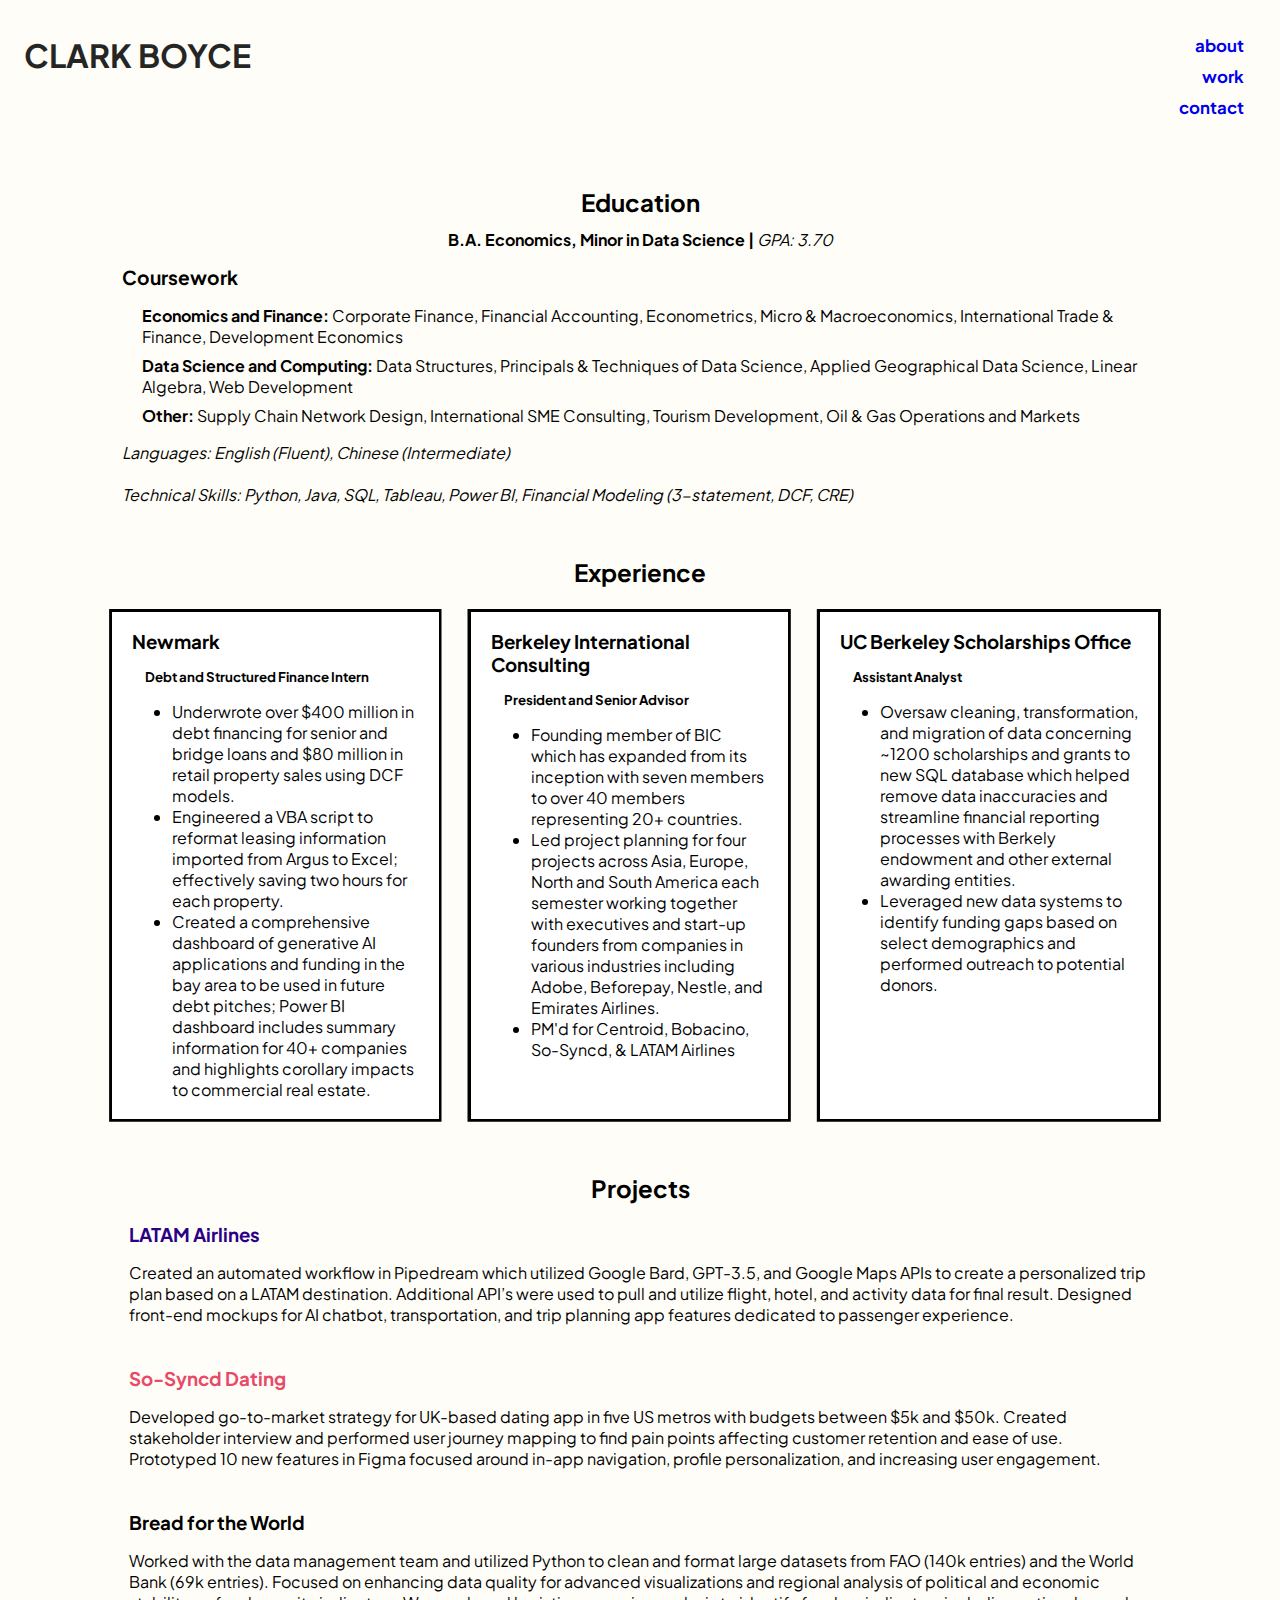
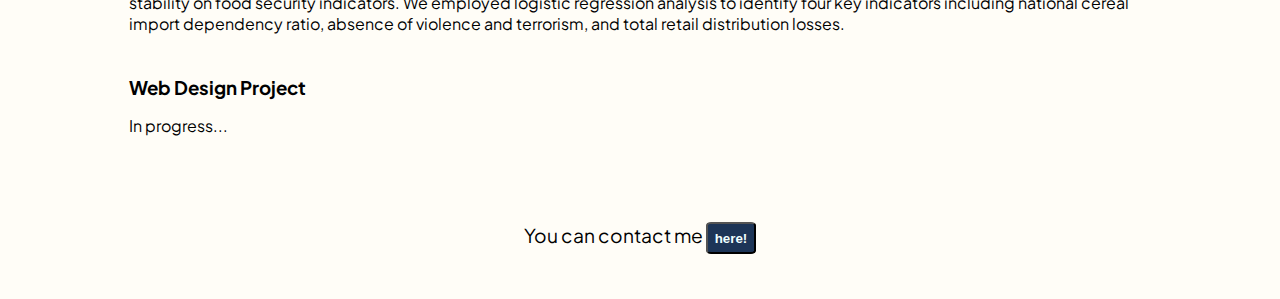
==== index.html @ eb15a3a6 "no change" ====
<!DOCTYPE html>
<html lang="en">
<head>
    <meta charset="UTF-8">
    <meta http-equiv="X-UA-Compatible" content="IE=edge">
    <meta name="viewport" content="width=device-width, initial-scale=1.0">
    <link rel="stylesheet" href="./styles1.css">
    <title>clarkboyce</title>
</head>
<body>
        
    <div class="pagetop">
    <h1>CLARK BOYCE</h1>
        <div class="pages">
            <h4><a href="index.html">about</a></h4>
            <h4><a href="work.html">work</a></h4>
            <h4><a href="contact.html">contact</a></h4>
        </div>
    </div>
        
        <div class="section-wrapper" style="padding: 2% 9%" id="education">
            <h2 href="#">Education</h2>
            <br>
            <b>B.A. Economics, Minor in Data Science  |</b>
            <i>GPA: 3.70</i>
            <br>
            <div style="text-align: left; margin-top: 1.5%;">
                <b style="font-size: larger;">Coursework</b> 
                <div style="margin-top: 10px; margin-left: 2%;">
                <p>
                    <b>Economics and Finance:</b> Corporate Finance, Financial Accounting, Econometrics, Micro & Macroeconomics, International Trade & Finance, Development Economics
                    <span class="brsmall"></span>
                    <b>Data Science and Computing:</b> Data Structures,  Principals & Techniques of Data Science, Applied Geographical Data Science, Linear Algebra, Web Development
                    <span class="brsmall"></span>
                    <b>Other:</b> Supply Chain Network Design, International SME Consulting, Tourism Development, Oil & Gas Operations and Markets 
                </p>
                </div>
                <i>Languages: English (Fluent), Chinese (Intermediate)</i>
                <br><br>
                <i>Technical Skills: Python, Java, SQL, Tableau, Power BI, Financial Modeling (3-statement, DCF, CRE)</i>
            </div>
        </div>

        <div class="section-wrapper" id="experience">
            <h2 href="#">Experience</h2>
            <div class="experience-wrapper">
                <div class="experience-list-item">
                    <h3 class="ex-list-h3">Newmark</h3>
                    <h5>Debt and Structured Finance Intern</h5>
                    <ul>
                        <li>Underwrote over $400 million in debt financing for senior and bridge loans and $80 million in retail property sales using DCF models.</li>
                        <li>Engineered a VBA script to reformat leasing information imported from Argus to Excel; effectively saving two hours for each property.</li>
                        <li>Created a comprehensive dashboard of generative AI applications and funding in the bay area to be used in future debt pitches; Power BI dashboard includes summary information for 40+ companies and highlights corollary impacts to commercial real estate.</li><!-- Question 3b. Fill this in with some bulletpoints on things you did. -->
                    </ul>
                </div>
                <div class="experience-list-item">
                    <h3 class="ex-list-h3">Berkeley International Consulting</h3>
                    <h5>President and Senior Advisor</h5>
                    <ul>
                        <li>Founding member of BIC which has expanded from its inception with seven members to over 40 members representing 20+ countries.</li>
                        <li>Led project planning for four projects across Asia, Europe, North and South America each semester working together with executives and start-up founders from companies in various industries including Adobe, Beforepay, Nestle, and Emirates Airlines.</li>
                        <li>PM'd for Centroid, Bobacino, So-Syncd, & LATAM Airlines</li>
                    </ul>
                </div>
                <div class="experience-list-item">
                    <h3 class="ex-list-h3">UC Berkeley Scholarships Office</h3>
                    <h5>Assistant Analyst</h5>
                    <ul>
                        <li>Oversaw cleaning, transformation, and migration of data concerning ~1200 scholarships and grants to new SQL database which helped remove data inaccuracies and streamline financial reporting processes with Berkely endowment and other external awarding entities.</li>
                        <li>Leveraged new data systems to identify funding gaps based on select demographics and performed outreach to potential donors.</li>
                    </li>
                    </ul>
                </div>
            </div> 
        </div>
        

        <div class="section-wrapper" id="projects">
            <h2 href="#" style="padding-top: 1%; margin-bottom: 0.3em;">Projects</h2>
            <div class="project-wrapper">
                <div class="project-list-item">
                    <h3 id="latam">LATAM Airlines</h3>
                    <p>Created an automated workflow in Pipedream which utilized Google Bard, GPT-3.5, and Google Maps APIs to create a personalized trip plan based on a LATAM destination. Additional API’s were used to pull and utilize flight, hotel, and activity data for final result. Designed front-end mockups for AI chatbot, transportation, and trip planning app features dedicated to passenger experience.</p>
                </div>
                <div class="project-list-item">
                    <h3 id="sosyncd">So-Syncd Dating</h3>
                    <!--Also can add the logos for each of them and link the companies websites-->
                    <p>Developed go-to-market strategy for UK-based dating app in five US metros with budgets between $5k and $50k. Created stakeholder interview and performed user journey mapping to find pain points affecting customer retention and ease of use. Prototyped 10 new features in Figma focused around in-app navigation, profile personalization, and increasing user engagement.</p>
                </div>
               <div class="project-list-item">
                    <h3 id="bftw">Bread for the World</h3>
                    <p> Worked with the data management team and utilized Python to clean and format large datasets from FAO (140k entries) and the World Bank (69k entries). Focused on enhancing data quality for advanced visualizations and regional analysis of political and economic stability on food security indicators. We employed logistic regression analysis to identify four key indicators including national cereal import dependency ratio, absence of violence and terrorism, and total retail distribution losses.</p>
                </div>
                <div class="project-list-item">
                    <h3>Web Design Project</h3>
                    <p>In progress...</p>
                </div>
            </div>
        </div>

        <div class="section-wrapper" id="contact">
            <br>
                <p style="font-size: larger;">You can contact me <button><a style="color: azure;" href="https://www.linkedin.com/in/clark-boyce-93318b1bb?lipi=urn%3Ali%3Apage%3Ad_flagship3_profile_view_base_contact_details%3B2W2G4SfFRgmohAG1A6Oz2Q%3D%3D"><b>here!</b></a></button></p>
                <link rel="stylesheet" href="https://use.fontawesome.com/releases/v5.6.3/css/all.css" integrity="sha384-UHRtZLI+pbxtHCWp1t77Bi1L4ZtiqrqD80Kn4Z8NTSRyMA2Fd33n5dQ8lWUE00s/" crossorigin="anonymous">

        </div>
</body>
</html>
---- styles1.css ----
@font-face {
    font-family: Plus Jakarta Sans;
    src: url(./Assets/PlusJakartaSans-VariableFont_wght.ttf);
}

body {
    margin-bottom: 0;
    max-width: 100%;
    font-family: Plus Jakarta Sans;
    text-align: center;
    color: black;
    background-color: #fffdf7;
}

.pagetop{
    display: flex;
    justify-content: space-between;
    flex-direction: row;
    padding-top: 1em;
    margin-right: 1em;
    margin-left: 1em;
}

.pages {
    color: #000000;
    display: flex;
    flex-direction: column;
    text-align: right;
    align-self: right;
    padding: 1%;
    padding-top: 0.5%;
}

h4{
    color: #000000;
    font-size: 105%;
    margin-block: 0.3em;
}

h1 {
    transition: ease-in-out 0.5s;
    text-align: left;
    opacity: 85%;
    margin-top: 0.33em;
}

h1:hover {
    font-size: 250%;
    opacity: 100%;  
  }

.brsmall {
    display: block;
    margin-bottom: 0.5em;
}


#education {
    text-align: center;
}

h2 {
    margin-top: 5px;
    margin-bottom: 0.5em;
    position: relative; 
    text-decoration: none;
    padding-top: 2%;
    display: inline-block;
}

h2::before {
    content: "";
    width: 100%; 
    position: absolute; 
    bottom: -5px;
    height: 4px;
    border-radius: 4px;
    background-color: #18272F;
    transform: scaleX(0);
    transform-origin: right;
    transition: transform .5s ease-in-out;
}
      
h2:hover::before {
    transform: scaleX(1);
    transform-origin: left;
}


.section-wrapper {
    background-color: #fffdf7;
    scroll-padding: 20px;
    padding: 2% 8%;
    padding-top: 0px;
}


/* Experience Section */
.experience-wrapper {
    display: flex; 
    gap: 1em; 
    flex-direction: column;
    width: auto;
    flex-basis: 0;
    justify-content: space-evenly;
}

@media (min-width: 1000px) {
    .experience-wrapper {
        flex-direction: row;
    }
}


.experience-list-item {
    text-align: left;
    padding: 3px 20px;
    margin-bottom: 10px;
    /* Side note: the transition attribute makes effects look smoother! 
    This means the hover effect will slowly kick in for 0.2s. */
}

.experience-list-item {
    --c: #000000; 
    --b: .2em;    
    --d: 10px;  
    cursor: pointer;
    
    --_s: calc(var(--d) + var(--b));
    
    color: var(--c);
    border: solid #000000;
    border-width: var(--b) var(--b) var(--_s) var(--_s);
    background:
      conic-gradient(at left var(--d)  bottom var(--d),
        white 90deg, rgb(255 255 255 /0.3) 0 225deg,rgb(255 255 255 /0.6) 0) border-box,
      conic-gradient(at left var(--_s) bottom var(--_s),
        white 90deg, var(--c) 0) 0 100%/calc(100% - var(--b)) calc(100% - var(--b))  border-box;
    transform: translate(calc(var(--d)/-1),var(--d));
    clip-path: 
      polygon(
       var(--d) 0%, 
       var(--d) 0%, 
       100% 0%, 
       100% calc(100% - var(--d)),
       100% calc(100% - var(--d)),
       var(--d) calc(100% - var(--d))
      );
    transition: 0.5s;
  }
  .experience-list-item:hover {
    transform: translate(0,0);
    clip-path: 
      polygon(
       0% var(--d), 
       var(--d) 0%, 
       100% 0%, 
       100% calc(100% - var(--d)), 
       calc(100% - var(--d)) 100%, 
       0% 100%
     );
  }

  .ex-list-h3 {
    margin-block: 0.8em;
  }

  h5 {
    margin: 1em;
  }



/* Projects Section */
.project-wrapper {
    display: flex;
    gap: 0.5em;
    flex-direction: column;
    justify-content: space-evenly;
}
.project-list-item {
    text-align: left;
    padding: 5px 20px;
    transition: ease-in-out 0.4s;
}

/* Hover effect on project-list-item */
.project-list-item:hover {
    border-color: var(--highlight); /* Example hover effect */
}

.project-list-item h3 {
    box-shadow: inset 0 0 0 0 var(--main);
    color: var(--highlight);
    padding: 0 .25rem;
    margin: 0.5rem -.25rem;
    transition: color .3s ease-in-out, box-shadow .3s ease-in-out;
  }

/* Applying hover effects to h3 titles based on parent hover state */
.project-list-item:hover h3 {
    color: var(--main);
    --s: ;
    box-shadow: inset var(--size) 0 0 0 var(--highlight);
}

#latam {
    --main: #ee1750; 
    --highlight: #2A0087;
    --size: 9rem;
}

#sosyncd {
    --main: #f2f2f2;
    --highlight: #E84A69;
    --size: 10.6rem;
}

#bftw {
    --main: white;
    --highlight: black;
    --size: 12rem;
}


/* Contact Section */
button{
    background-color: #1d3557;
    padding: 0.5em;
    border-radius: 10%;
}

button:hover {
    box-shadow: 0 12px 16px 0 rgba(0,0,0,0.24), 0 17px 50px 0 rgba(0,0,0,0.19);
}

a {
    text-decoration: none;
}
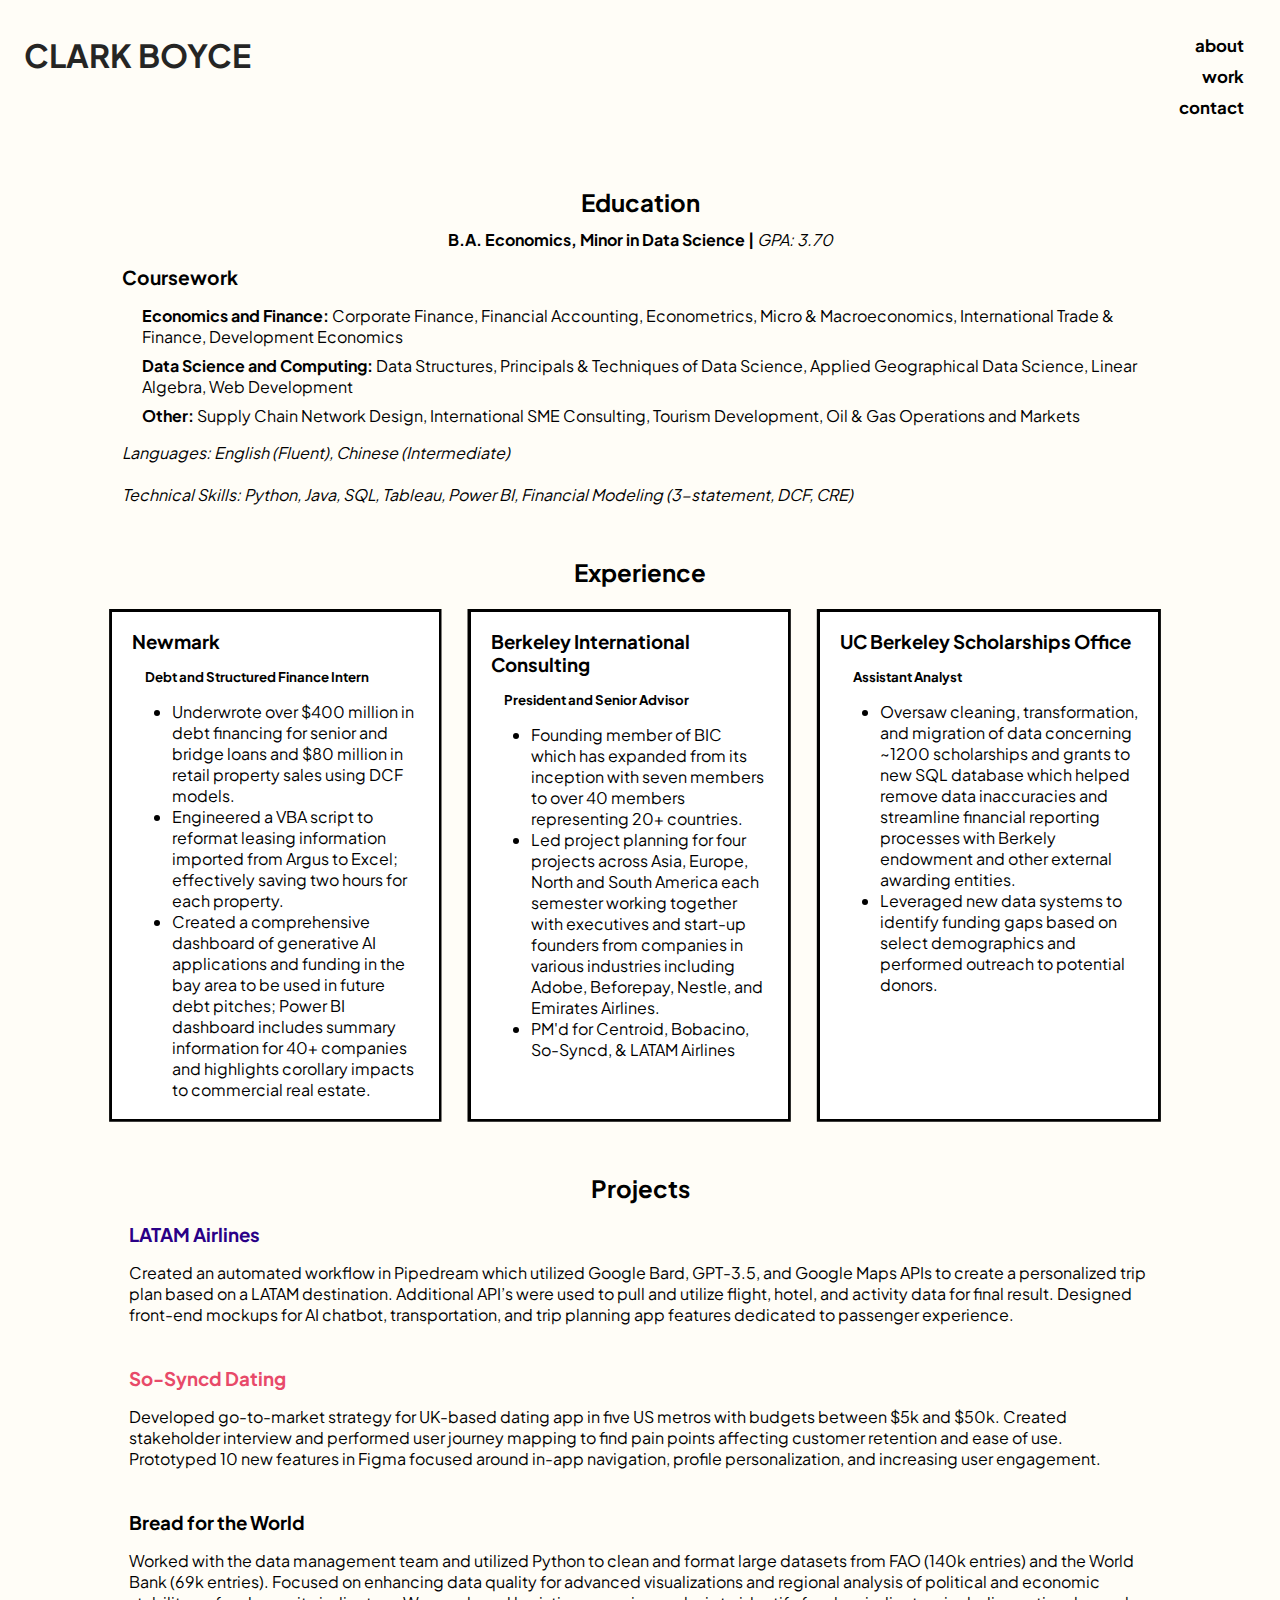
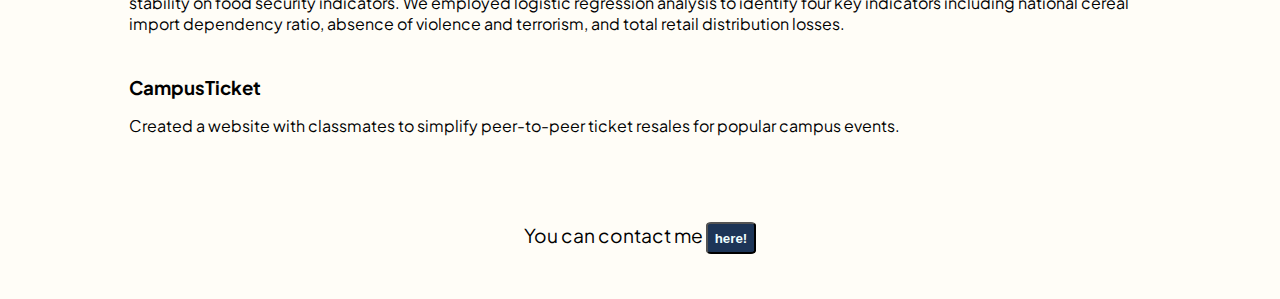
==== commit 2c07b83e: "added campus ticket" ====
--- a/index.html
+++ b/index.html
@@ -12,9 +12,9 @@
     <div class="pagetop">
     <h1>CLARK BOYCE</h1>
         <div class="pages">
-            <h4><a href="index.html">about</a></h4>
-            <h4><a href="work.html">work</a></h4>
-            <h4><a href="contact.html">contact</a></h4>
+            <h4><a style="color: black" href="index.html">about</a></h4>
+            <h4><a style="color: black" href="work.html">work</a></h4>
+            <h4><a style="color: black" href="contact.html">contact</a></h4>
         </div>
     </div>
         
@@ -89,11 +89,11 @@
                 </div>
                <div class="project-list-item">
                     <h3 id="bftw">Bread for the World</h3>
-                    <p> Worked with the data management team and utilized Python to clean and format large datasets from FAO (140k entries) and the World Bank (69k entries). Focused on enhancing data quality for advanced visualizations and regional analysis of political and economic stability on food security indicators. We employed logistic regression analysis to identify four key indicators including national cereal import dependency ratio, absence of violence and terrorism, and total retail distribution losses.</p>
+                    <p>Worked with the data management team and utilized Python to clean and format large datasets from FAO (140k entries) and the World Bank (69k entries). Focused on enhancing data quality for advanced visualizations and regional analysis of political and economic stability on food security indicators. We employed logistic regression analysis to identify four key indicators including national cereal import dependency ratio, absence of violence and terrorism, and total retail distribution losses.</p>
                 </div>
                 <div class="project-list-item">
-                    <h3>Web Design Project</h3>
-                    <p>In progress...</p>
+                    <h3 id="campusticket">CampusTicket</h3>
+                    <p>Created a website with classmates to simplify peer-to-peer ticket resales for popular campus events.</p>
                 </div>
             </div>
         </div>
--- a/styles1.css
+++ b/styles1.css
@@ -223,9 +223,16 @@
     --size: 12rem;
 }
 
+#campusticket {
+    --main: black;
+    --highlight: linear-gradient(to right, #007ae9, #008AE8, #00ABCF, #00CFB2);
+    --size: 10rem;
+}
+
 
 /* Contact Section */
 button{
+    padding-left: 2px;
     background-color: #1d3557;
     padding: 0.5em;
     border-radius: 10%;
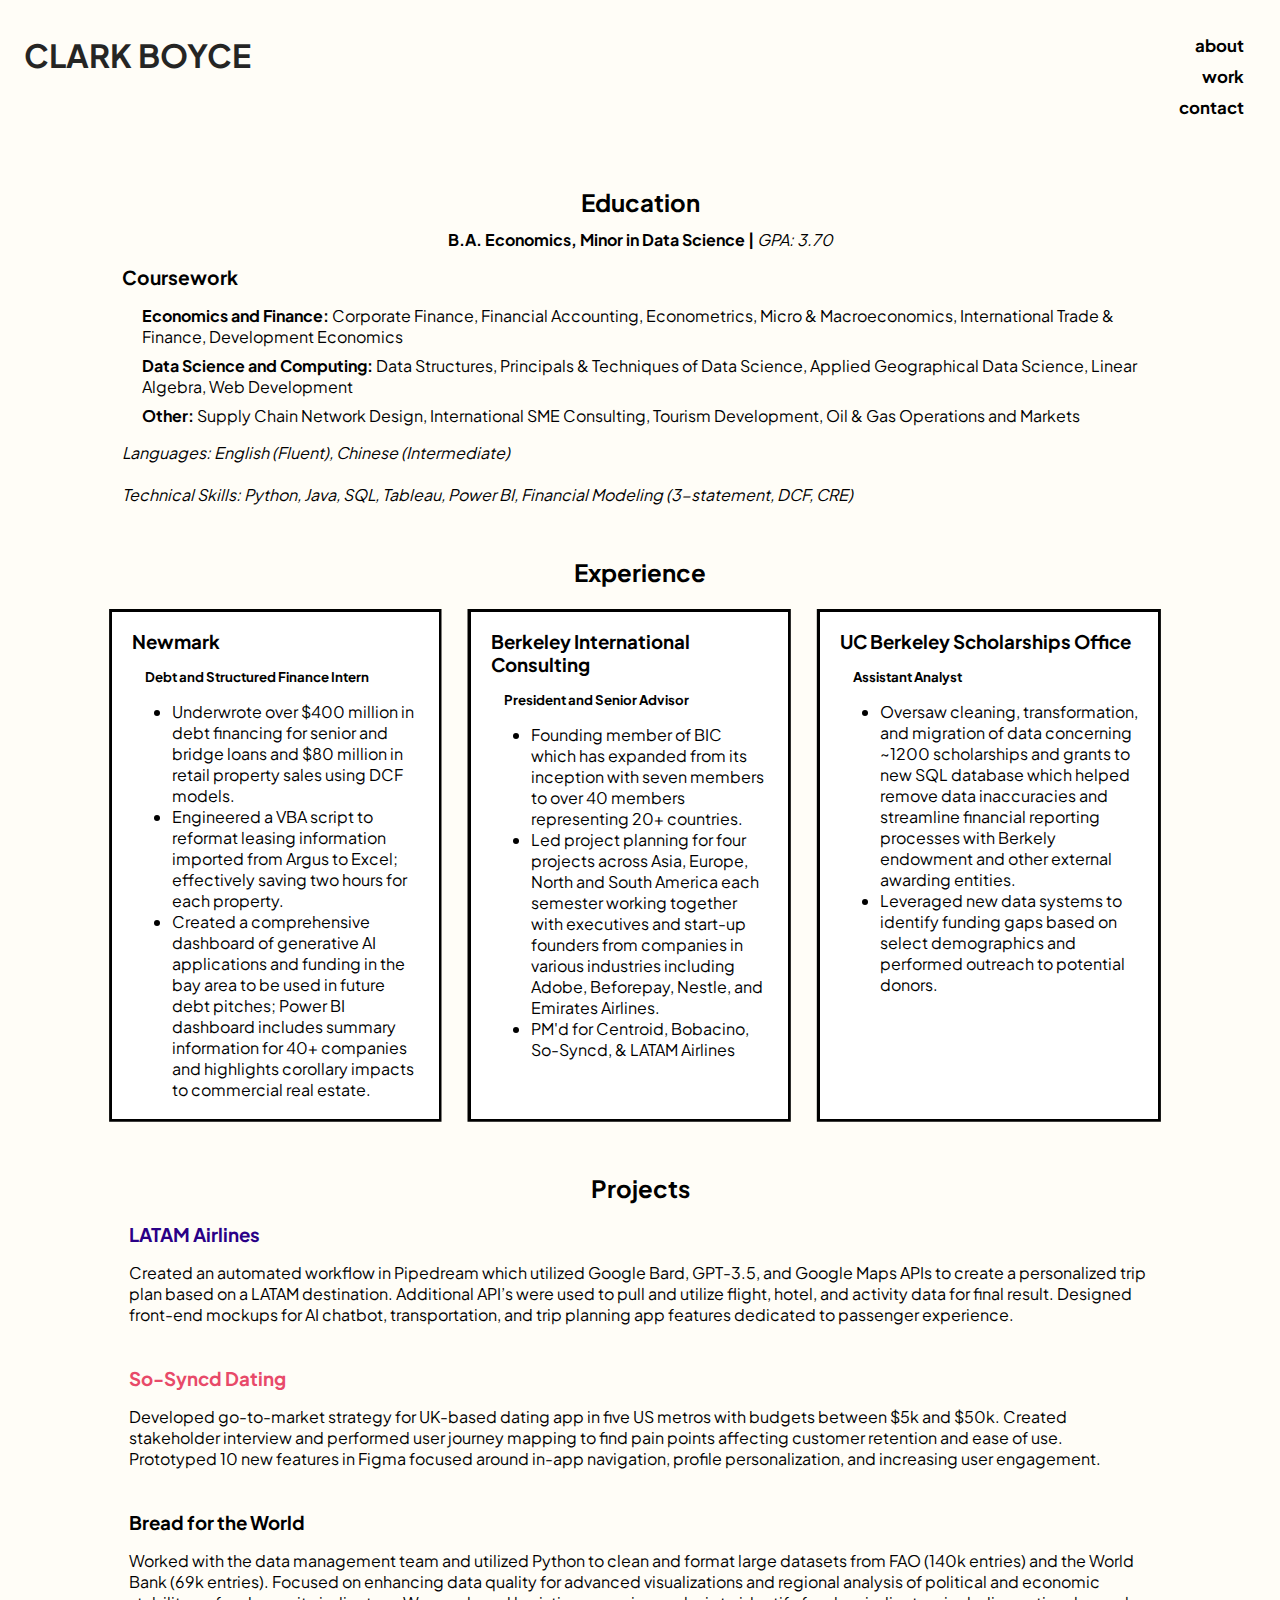
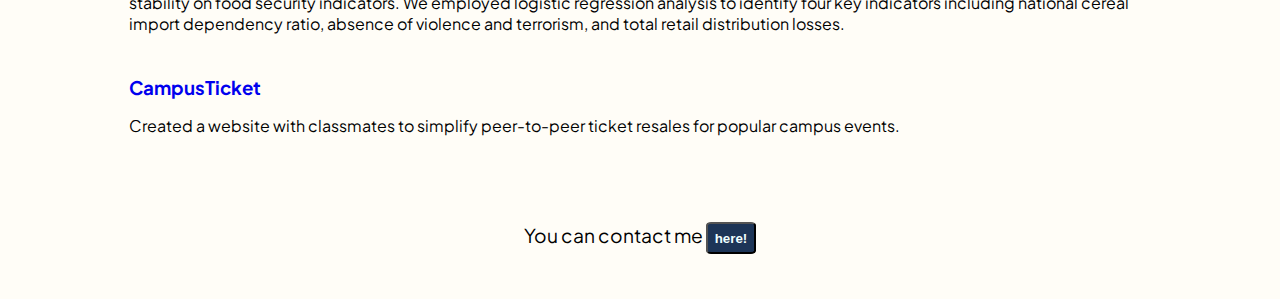
==== commit 7976f3c7: "added campus ticket 1" ====
--- a/index.html
+++ b/index.html
@@ -92,7 +92,7 @@
                     <p>Worked with the data management team and utilized Python to clean and format large datasets from FAO (140k entries) and the World Bank (69k entries). Focused on enhancing data quality for advanced visualizations and regional analysis of political and economic stability on food security indicators. We employed logistic regression analysis to identify four key indicators including national cereal import dependency ratio, absence of violence and terrorism, and total retail distribution losses.</p>
                 </div>
                 <div class="project-list-item">
-                    <h3 id="campusticket">CampusTicket</h3>
+                    <a href="https://campus-ticket.vercel.app/"><h3 id="campusticket">CampusTicket</h3></a>
                     <p>Created a website with classmates to simplify peer-to-peer ticket resales for popular campus events.</p>
                 </div>
             </div>
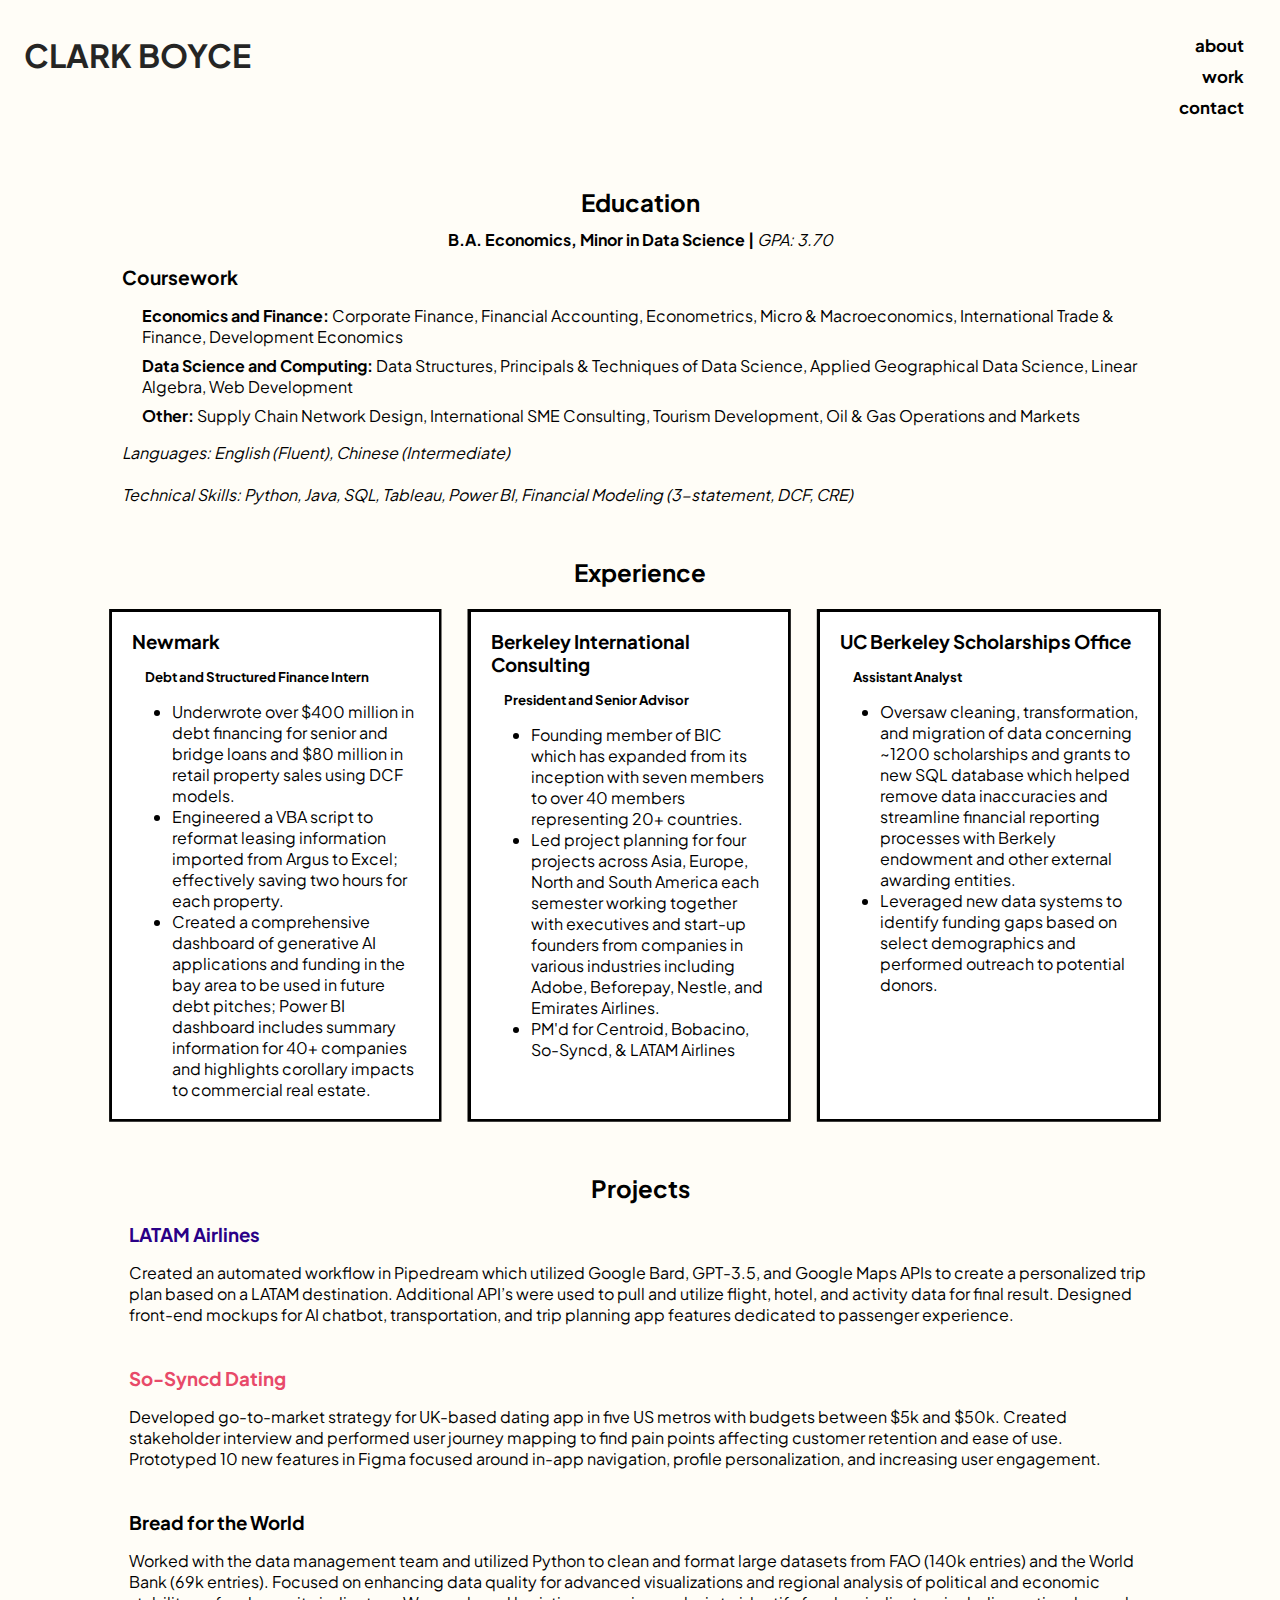
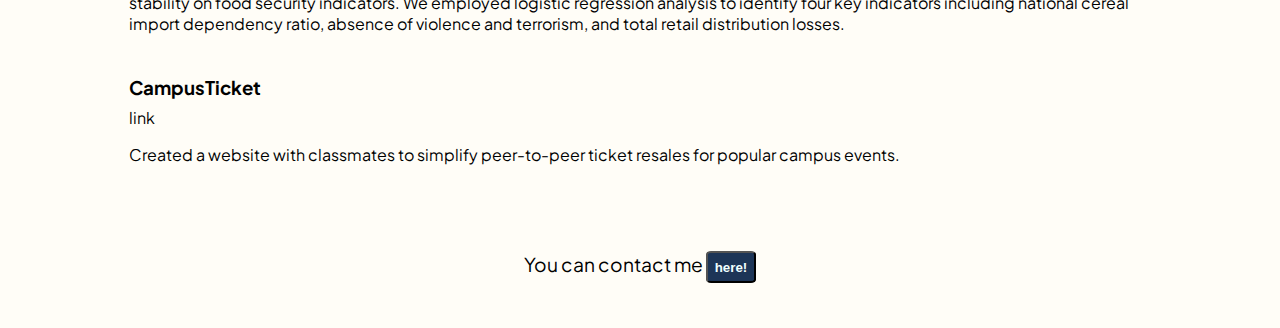
==== commit 332d21c3: "seperate linke" ====
--- a/index.html
+++ b/index.html
@@ -92,7 +92,7 @@
                     <p>Worked with the data management team and utilized Python to clean and format large datasets from FAO (140k entries) and the World Bank (69k entries). Focused on enhancing data quality for advanced visualizations and regional analysis of political and economic stability on food security indicators. We employed logistic regression analysis to identify four key indicators including national cereal import dependency ratio, absence of violence and terrorism, and total retail distribution losses.</p>
                 </div>
                 <div class="project-list-item">
-                    <a href="https://campus-ticket.vercel.app/"><h3 id="campusticket">CampusTicket</h3></a>
+                    <h3 id="campusticket">CampusTicket</h3><a href="https://campus-ticket.vercel.app/">link</a>
                     <p>Created a website with classmates to simplify peer-to-peer ticket resales for popular campus events.</p>
                 </div>
             </div>
--- a/styles1.css
+++ b/styles1.css
@@ -185,11 +185,6 @@
     transition: ease-in-out 0.4s;
 }
 
-/* Hover effect on project-list-item */
-.project-list-item:hover {
-    border-color: var(--highlight); /* Example hover effect */
-}
-
 .project-list-item h3 {
     box-shadow: inset 0 0 0 0 var(--main);
     color: var(--highlight);
@@ -243,5 +238,11 @@
 }
 
 a {
+    color: inherit;
     text-decoration: none;
+}
+
+a:hover {
+    color: inherit;
+    box-shadow: inherit;
 }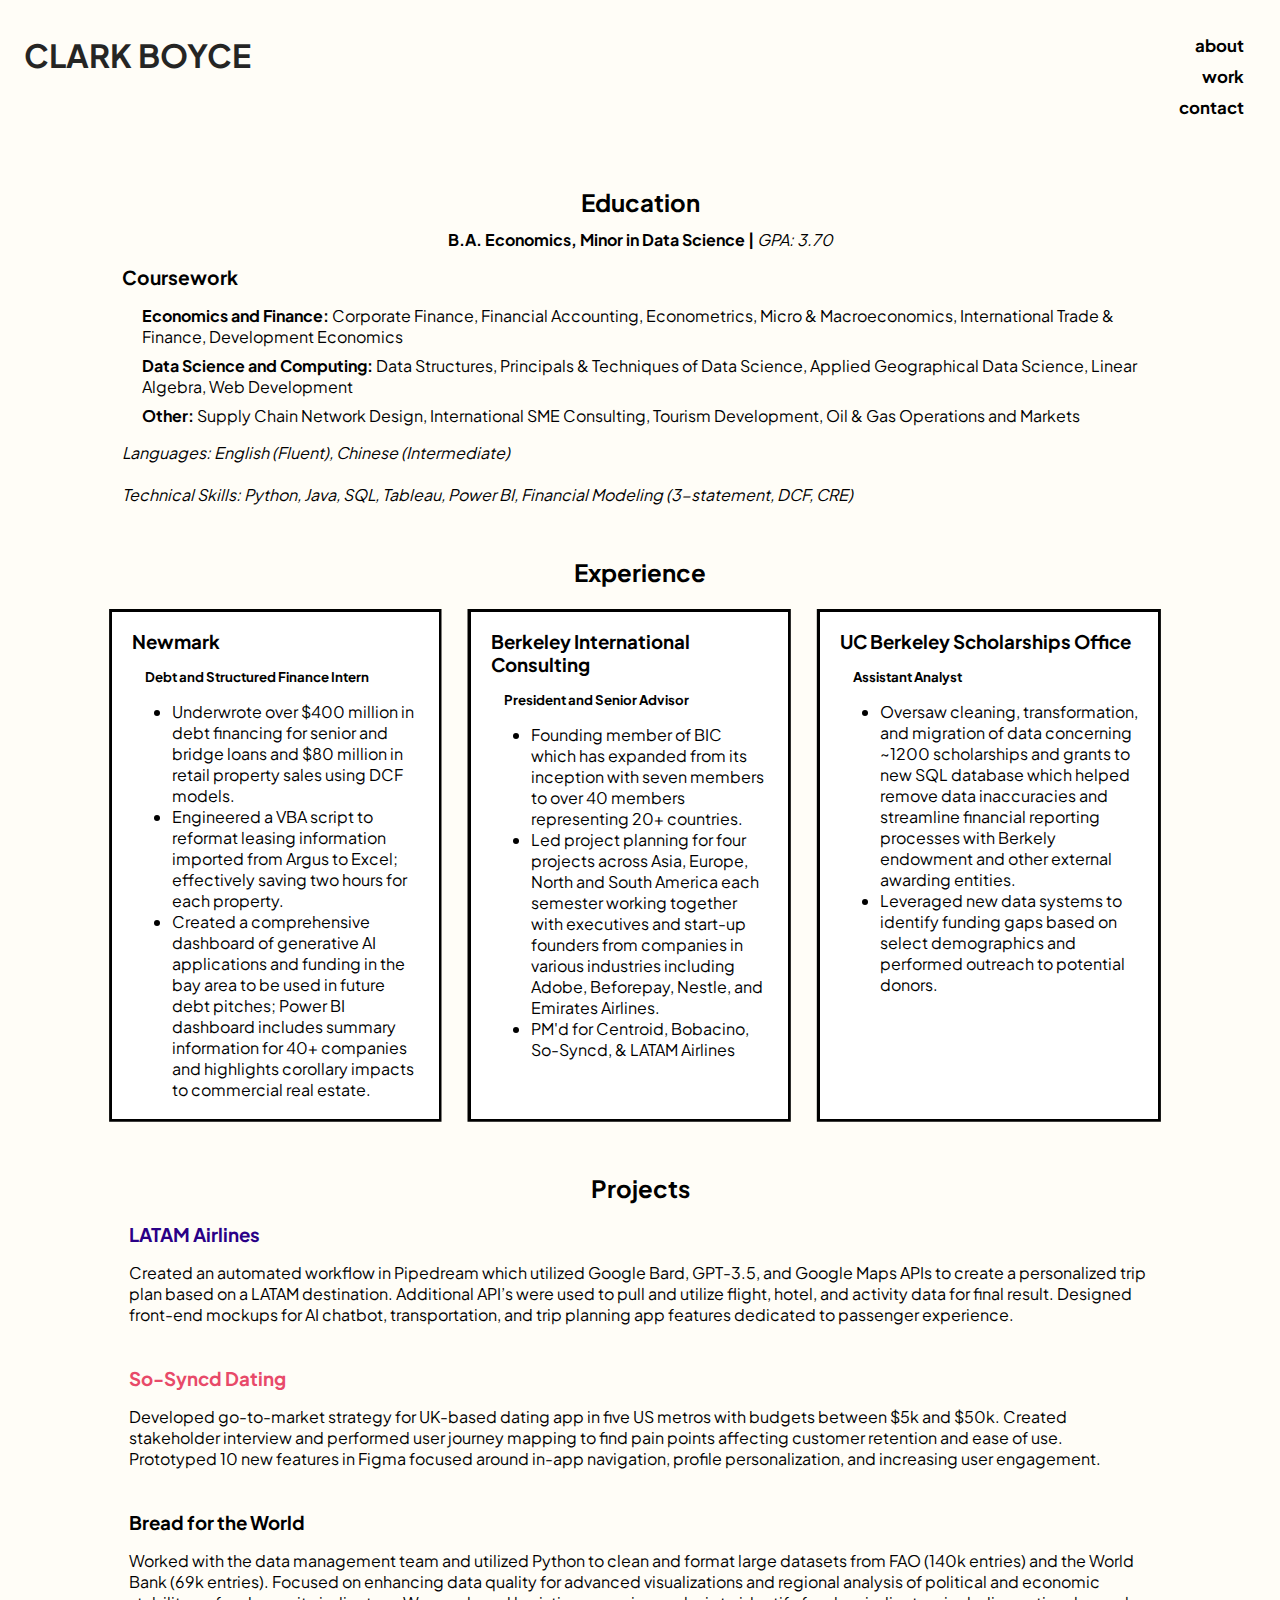
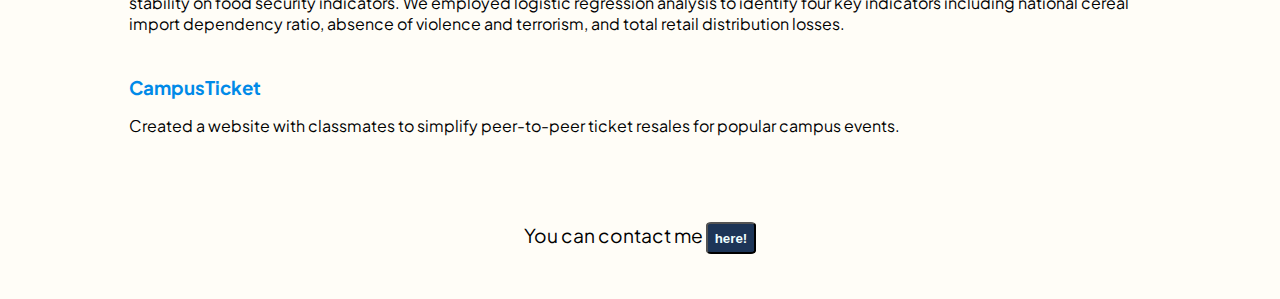
==== commit 0b0940ef: "final for tonight" ====
--- a/index.html
+++ b/index.html
@@ -92,7 +92,7 @@
                     <p>Worked with the data management team and utilized Python to clean and format large datasets from FAO (140k entries) and the World Bank (69k entries). Focused on enhancing data quality for advanced visualizations and regional analysis of political and economic stability on food security indicators. We employed logistic regression analysis to identify four key indicators including national cereal import dependency ratio, absence of violence and terrorism, and total retail distribution losses.</p>
                 </div>
                 <div class="project-list-item">
-                    <h3 id="campusticket">CampusTicket</h3><a href="https://campus-ticket.vercel.app/">link</a>
+                    <h3 id="campusticket">CampusTicket</h3>
                     <p>Created a website with classmates to simplify peer-to-peer ticket resales for popular campus events.</p>
                 </div>
             </div>
--- a/styles1.css
+++ b/styles1.css
@@ -220,7 +220,7 @@
 
 #campusticket {
     --main: black;
-    --highlight: linear-gradient(to right, #007ae9, #008AE8, #00ABCF, #00CFB2);
+    --highlight: #008AE8;
     --size: 10rem;
 }
 
@@ -238,11 +238,5 @@
 }
 
 a {
-    color: inherit;
     text-decoration: none;
 }
-
-a:hover {
-    color: inherit;
-    box-shadow: inherit;
-}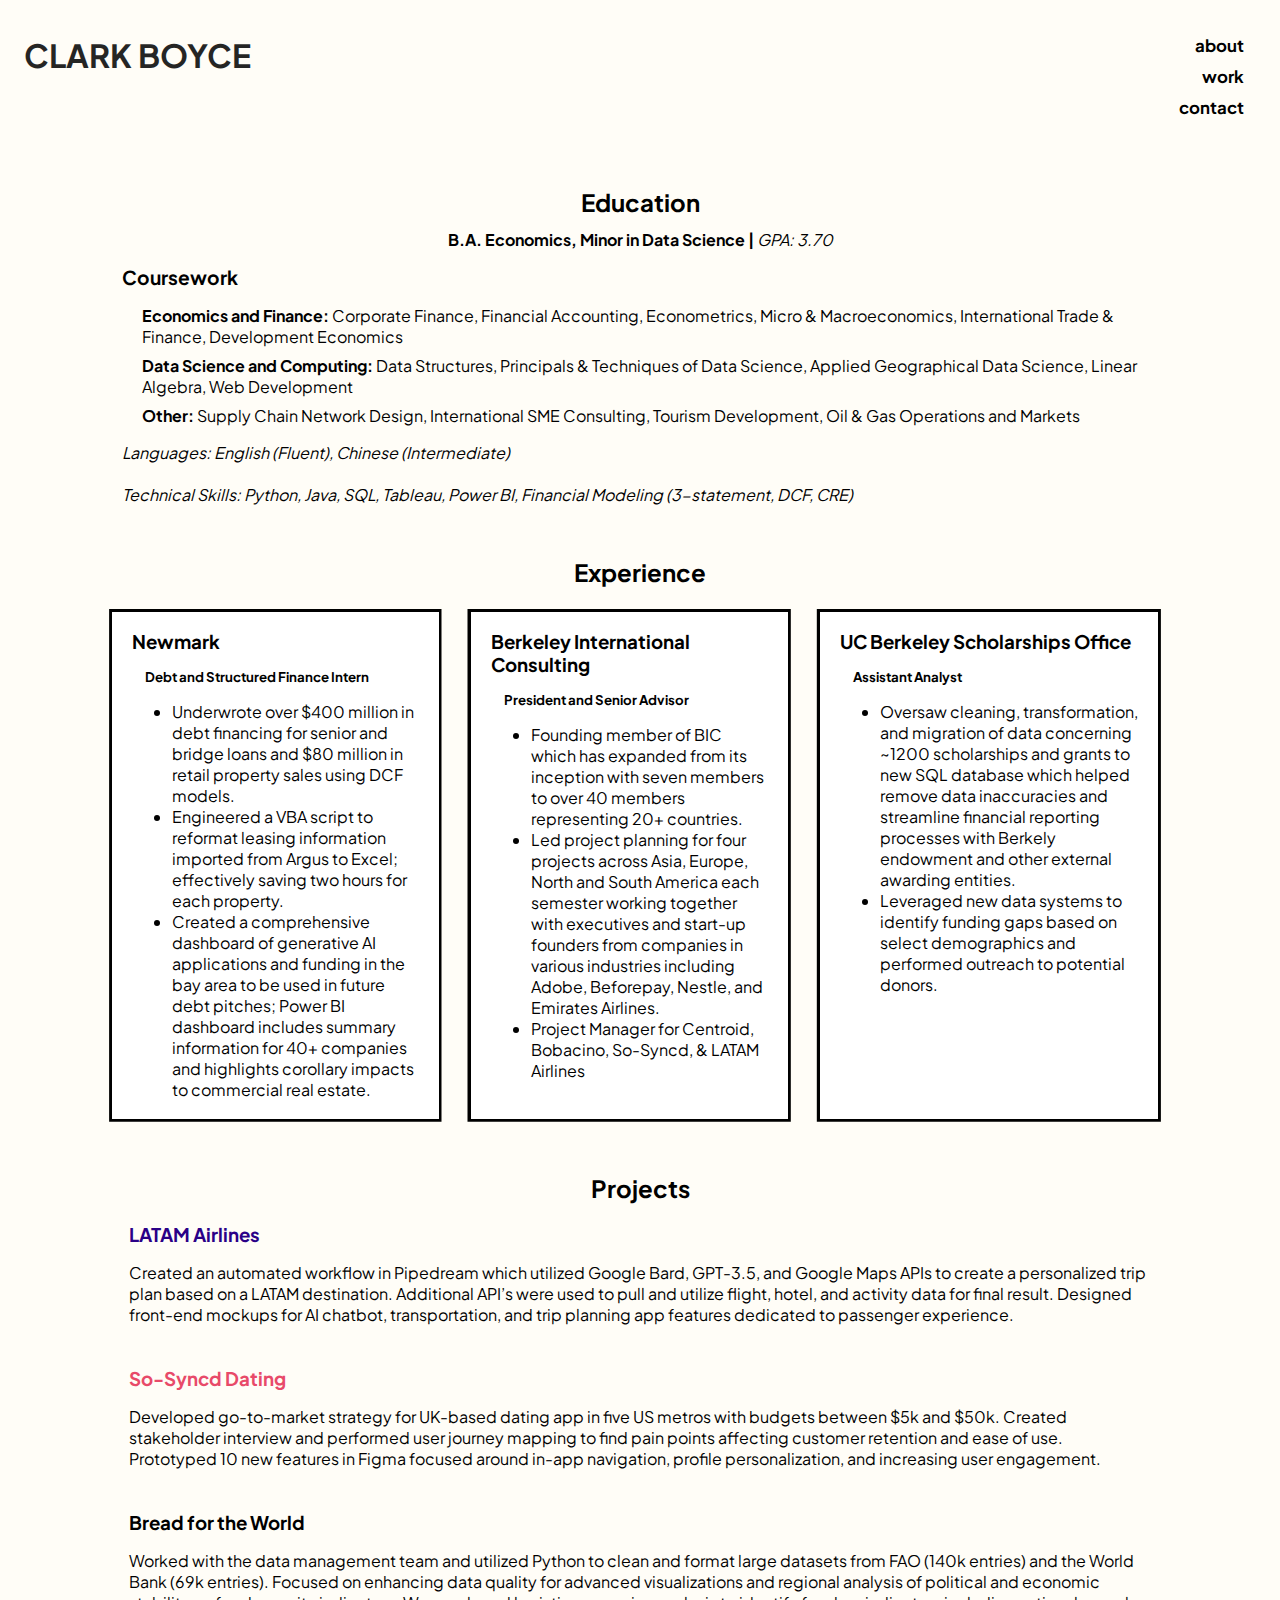
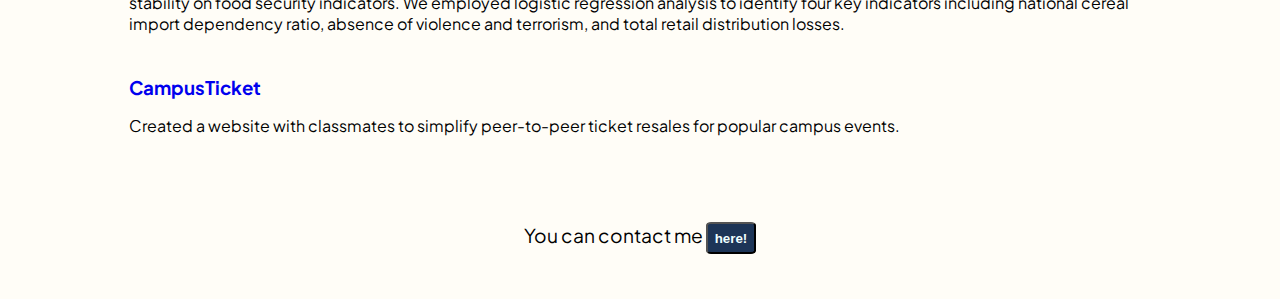
==== commit 538a3323: "changes to campus ticket link" ====
--- a/index.html
+++ b/index.html
@@ -59,7 +59,7 @@
                     <ul>
                         <li>Founding member of BIC which has expanded from its inception with seven members to over 40 members representing 20+ countries.</li>
                         <li>Led project planning for four projects across Asia, Europe, North and South America each semester working together with executives and start-up founders from companies in various industries including Adobe, Beforepay, Nestle, and Emirates Airlines.</li>
-                        <li>PM'd for Centroid, Bobacino, So-Syncd, & LATAM Airlines</li>
+                        <li>Project Manager for Centroid, Bobacino, So-Syncd, & LATAM Airlines</li>
                     </ul>
                 </div>
                 <div class="experience-list-item">
@@ -92,7 +92,7 @@
                     <p>Worked with the data management team and utilized Python to clean and format large datasets from FAO (140k entries) and the World Bank (69k entries). Focused on enhancing data quality for advanced visualizations and regional analysis of political and economic stability on food security indicators. We employed logistic regression analysis to identify four key indicators including national cereal import dependency ratio, absence of violence and terrorism, and total retail distribution losses.</p>
                 </div>
                 <div class="project-list-item">
-                    <h3 id="campusticket">CampusTicket</h3>
+                    <h3 id="campusticket"><a href="https://www.campus-ticket.com/">CampusTicket</a></h3>
                     <p>Created a website with classmates to simplify peer-to-peer ticket resales for popular campus events.</p>
                 </div>
             </div>
